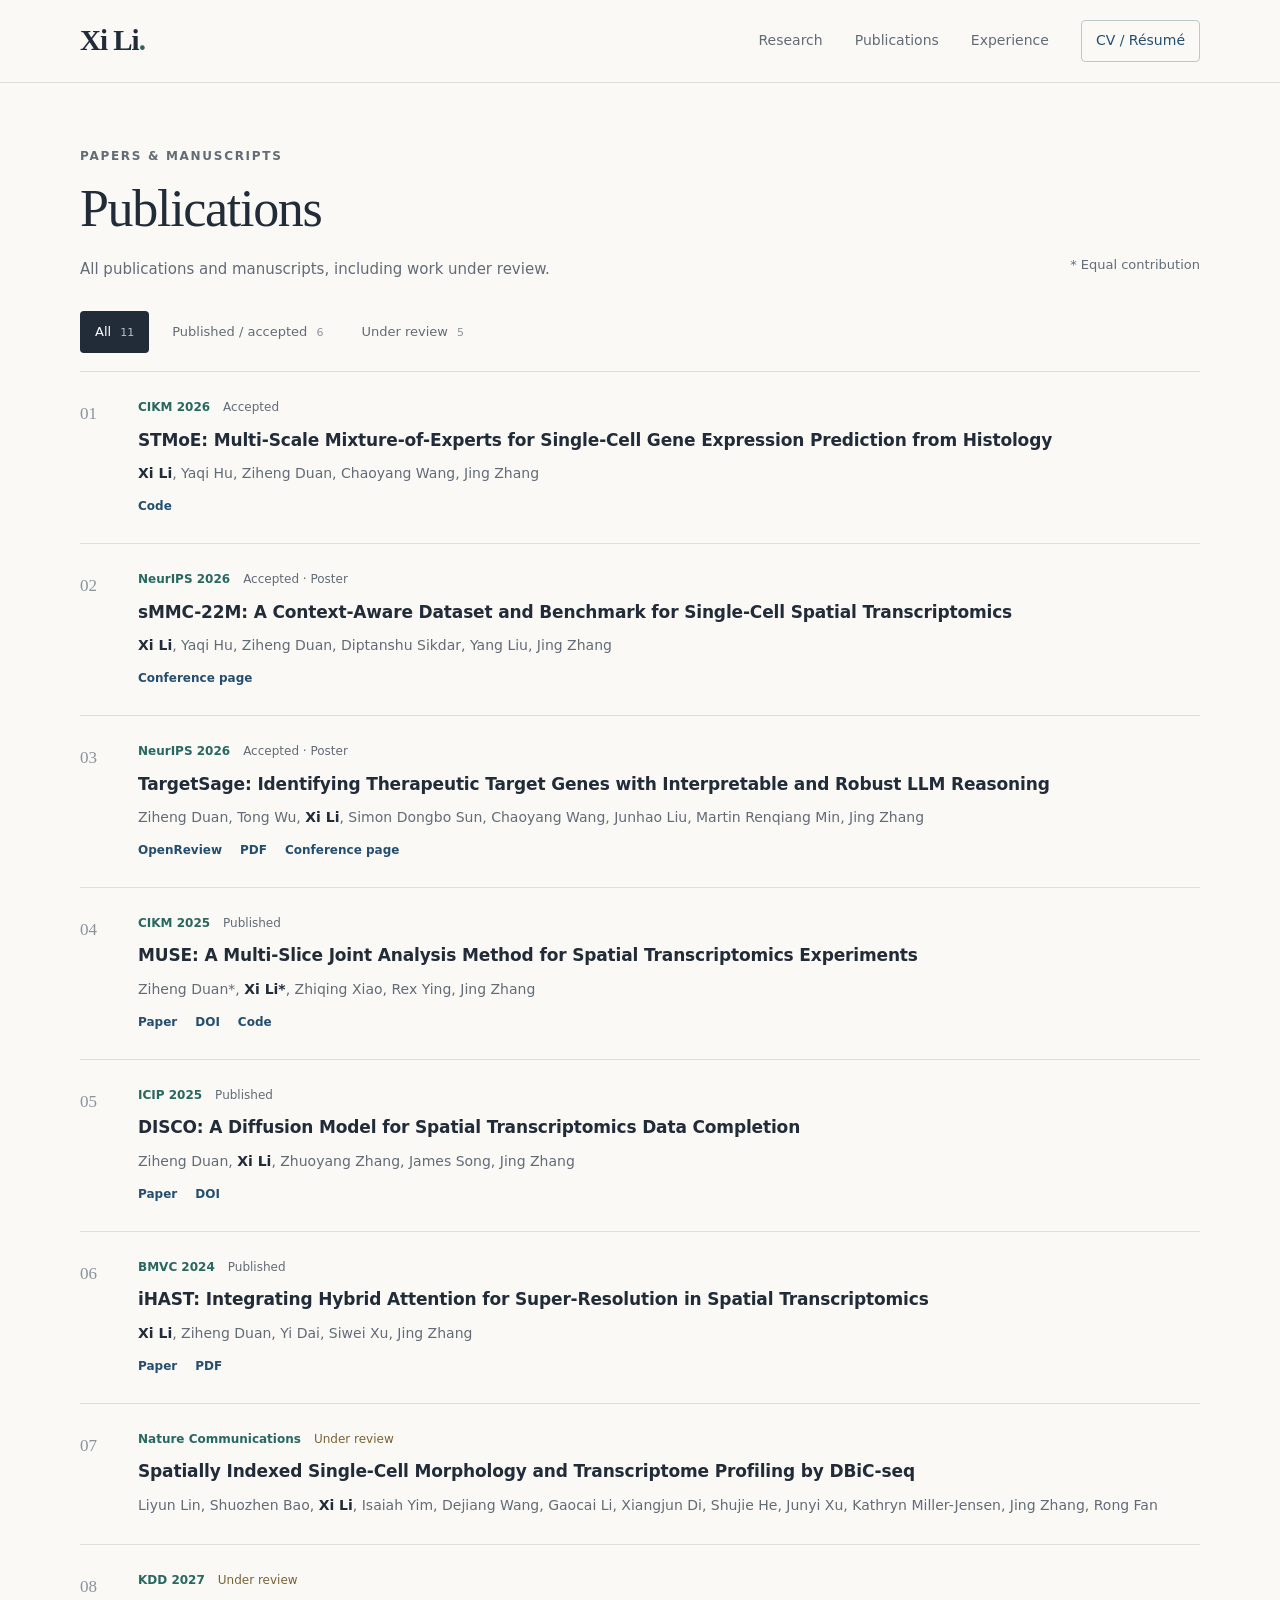
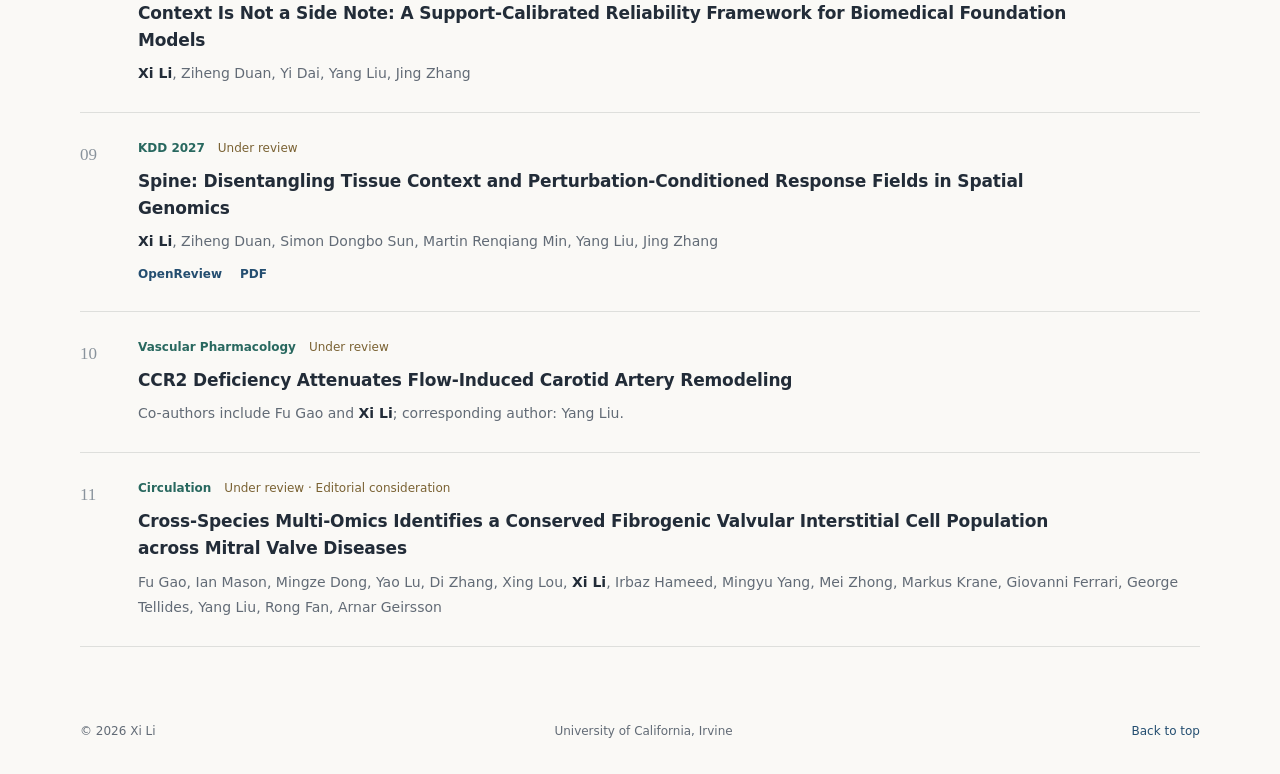
==== publications.html @ 36de374f "Add separate publications page while preserving homepage content" ====
<!doctype html>
<html lang="en">
<head>
  <meta charset="utf-8">
  <meta name="viewport" content="width=device-width, initial-scale=1">
  <meta name="theme-color" content="#faf9f6">
  <meta name="description" content="All publications and manuscripts by Xi Li in computational pathology, spatial genomics, and biomedical AI.">
  <meta property="og:title" content="Publications — Xi Li">
  <meta property="og:description" content="Research, publications, and experience at the intersection of tissue morphology, molecular biology, and machine learning.">
  <meta property="og:type" content="website">
  <title>Publications — Xi Li</title>
  <link rel="icon" type="image/svg+xml" href="assets/images/favicon.svg">
  <link rel="stylesheet" href="assets/css/style.css?v=20261014-publications">
  <script src="assets/js/main.js" defer></script>
</head>
<body>
  <a class="skip-link" href="#main">Skip to content</a>
  <header class="site-header">
    <div class="header-inner wrap">
      <a class="wordmark" href="index.html#about" aria-label="Xi Li, home">Xi Li<span class="wordmark-dot">.</span></a>
      <button class="menu-toggle" type="button" aria-expanded="false" aria-controls="navigation" hidden>Menu <span aria-hidden="true">☰</span></button>
      <nav id="navigation" aria-label="Main navigation">
        <a href="index.html#research">Research</a>
        <a href="publications.html" aria-current="page">Publications</a>
        <a href="index.html#experience">Experience</a>
        <a class="nav-cv" href="index.html#cv">CV / Résumé</a>
      </nav>
    </div>
  </header>

  <main id="main" class="wrap">
    <section class="publications-page" id="publications" aria-labelledby="publications-title">
      <div class="section-heading publication-page-header"><div><p class="eyebrow">PAPERS & MANUSCRIPTS</p><h1 id="publications-title">Publications</h1><p class="page-summary">All publications and manuscripts, including work under review.</p></div><p class="heading-note">* Equal contribution</p></div>
      <div class="publication-filters" role="group" aria-label="Filter publications" hidden>
        <button type="button" class="active" data-filter="all" aria-pressed="true">All <span>11</span></button>
        <button type="button" data-filter="published" aria-pressed="false">Published / accepted <span>6</span></button>
        <button type="button" data-filter="review" aria-pressed="false">Under review <span>5</span></button>
      </div>
      <p id="publication-status" class="sr-only" aria-live="polite"></p>
      <div class="publication-list">
        <article class="publication" data-status="published">
          <div class="pub-index">01</div><div class="pub-content"><div class="pub-meta"><span class="venue">CIKM 2026</span><span class="status-text">Accepted</span></div><h3><a href="https://github.com/aicb-ZhangLabs/STMoE">STMoE: Multi-Scale Mixture-of-Experts for Single-Cell Gene Expression Prediction from Histology</a></h3><p class="authors"><strong>Xi Li</strong>, Yaqi Hu, Ziheng Duan, Chaoyang Wang, Jing Zhang</p><div class="pub-links"><a href="https://github.com/aicb-ZhangLabs/STMoE">Code</a></div></div>
        </article>
        <article class="publication" id="pub-smmc" data-status="published">
          <div class="pub-index">02</div><div class="pub-content"><div class="pub-meta"><span class="venue">NeurIPS 2026</span><span class="status-text">Accepted · Poster</span></div><h3><a href="https://neurips.cc/virtual/2026/poster/153914">sMMC-22M: A Context-Aware Dataset and Benchmark for Single-Cell Spatial Transcriptomics</a></h3><p class="authors"><strong>Xi Li</strong>, Yaqi Hu, Ziheng Duan, Diptanshu Sikdar, Yang Liu, Jing Zhang</p><div class="pub-links"><a href="https://neurips.cc/virtual/2026/poster/153914">Conference page</a></div></div>
        </article>
        <article class="publication" id="pub-targetsage" data-status="published">
          <div class="pub-index">03</div><div class="pub-content"><div class="pub-meta"><span class="venue">NeurIPS 2026</span><span class="status-text">Accepted · Poster</span></div><h3><a href="https://openreview.net/forum?id=TtHAAMGp59">TargetSage: Identifying Therapeutic Target Genes with Interpretable and Robust LLM Reasoning</a></h3><p class="authors">Ziheng Duan, Tong Wu, <strong>Xi Li</strong>, Simon Dongbo Sun, Chaoyang Wang, Junhao Liu, Martin Renqiang Min, Jing Zhang</p><div class="pub-links"><a href="https://openreview.net/forum?id=TtHAAMGp59">OpenReview</a><a href="https://openreview.net/pdf?id=TtHAAMGp59">PDF</a><a href="https://neurips.cc/virtual/2026/poster/152330">Conference page</a></div></div>
        </article>
        <article class="publication" data-status="published">
          <div class="pub-index">04</div><div class="pub-content"><div class="pub-meta"><span class="venue">CIKM 2025</span><span class="status-text">Published</span></div><h3><a href="https://pmc.ncbi.nlm.nih.gov/articles/PMC12790625/">MUSE: A Multi-Slice Joint Analysis Method for Spatial Transcriptomics Experiments</a></h3><p class="authors">Ziheng Duan*, <strong>Xi Li*</strong>, Zhiqing Xiao, Rex Ying, Jing Zhang</p><div class="pub-links"><a href="https://pmc.ncbi.nlm.nih.gov/articles/PMC12790625/">Paper</a><a href="https://doi.org/10.1145/3746252.3761240">DOI</a><a href="https://github.com/RRRussell/MUSE">Code</a></div></div>
        </article>
        <article class="publication" data-status="published">
          <div class="pub-index">05</div><div class="pub-content"><div class="pub-meta"><span class="venue">ICIP 2025</span><span class="status-text">Published</span></div><h3><a href="https://pmc.ncbi.nlm.nih.gov/articles/PMC12407492/">DISCO: A Diffusion Model for Spatial Transcriptomics Data Completion</a></h3><p class="authors">Ziheng Duan, <strong>Xi Li</strong>, Zhuoyang Zhang, James Song, Jing Zhang</p><div class="pub-links"><a href="https://pmc.ncbi.nlm.nih.gov/articles/PMC12407492/">Paper</a><a href="https://doi.org/10.1109/ICIP55913.2025.11084277">DOI</a></div></div>
        </article>
        <article class="publication" data-status="published">
          <div class="pub-index">06</div><div class="pub-content"><div class="pub-meta"><span class="venue">BMVC 2024</span><span class="status-text">Published</span></div><h3><a href="https://bmvc2024.org/proceedings/991/">iHAST: Integrating Hybrid Attention for Super-Resolution in Spatial Transcriptomics</a></h3><p class="authors"><strong>Xi Li</strong>, Ziheng Duan, Yi Dai, Siwei Xu, Jing Zhang</p><div class="pub-links"><a href="https://bmvc2024.org/proceedings/991/">Paper</a><a href="https://bmva-archive.org.uk/bmvc/2024/papers/Paper_991/paper.pdf">PDF</a></div></div>
        </article>
        <article class="publication" data-status="review">
          <div class="pub-index">07</div><div class="pub-content"><div class="pub-meta"><span class="venue">Nature Communications</span><span class="status-text under-review">Under review</span></div><h3>Spatially Indexed Single-Cell Morphology and Transcriptome Profiling by DBiC-seq</h3><p class="authors">Liyun Lin, Shuozhen Bao, <strong>Xi Li</strong>, Isaiah Yim, Dejiang Wang, Gaocai Li, Xiangjun Di, Shujie He, Junyi Xu, Kathryn Miller-Jensen, Jing Zhang, Rong Fan</p></div>
        </article>
        <article class="publication" data-status="review">
          <div class="pub-index">08</div><div class="pub-content"><div class="pub-meta"><span class="venue">KDD 2027</span><span class="status-text under-review">Under review</span></div><h3>Context Is Not a Side Note: A Support-Calibrated Reliability Framework for Biomedical Foundation Models</h3><p class="authors"><strong>Xi Li</strong>, Ziheng Duan, Yi Dai, Yang Liu, Jing Zhang</p></div>
        </article>
        <article class="publication" id="pub-spine" data-status="review">
          <div class="pub-index">09</div><div class="pub-content"><div class="pub-meta"><span class="venue">KDD 2027</span><span class="status-text under-review">Under review</span></div><h3><a href="https://openreview.net/forum?id=9jUUX5GboF">Spine: Disentangling Tissue Context and Perturbation-Conditioned Response Fields in Spatial Genomics</a></h3><p class="authors"><strong>Xi Li</strong>, Ziheng Duan, Simon Dongbo Sun, Martin Renqiang Min, Yang Liu, Jing Zhang</p><div class="pub-links"><a href="https://openreview.net/forum?id=9jUUX5GboF">OpenReview</a><a href="https://openreview.net/pdf?id=9jUUX5GboF">PDF</a></div></div>
        </article>
        <article class="publication" id="pub-ccr2" data-status="review">
          <div class="pub-index">10</div><div class="pub-content"><div class="pub-meta"><span class="venue">Vascular Pharmacology</span><span class="status-text under-review">Under review</span></div><h3>CCR2 Deficiency Attenuates Flow-Induced Carotid Artery Remodeling</h3><p class="authors">Co-authors include Fu Gao and <strong>Xi Li</strong>; corresponding author: Yang Liu.</p></div>
        </article>
        <article class="publication" id="pub-circulation" data-status="review">
          <div class="pub-index">11</div><div class="pub-content"><div class="pub-meta"><span class="venue">Circulation</span><span class="status-text under-review">Under review · Editorial consideration</span></div><h3>Cross-Species Multi-Omics Identifies a Conserved Fibrogenic Valvular Interstitial Cell Population across Mitral Valve Diseases</h3><p class="authors">Fu Gao, Ian Mason, Mingze Dong, Yao Lu, Di Zhang, Xing Lou, <strong>Xi Li</strong>, Irbaz Hameed, Mingyu Yang, Mei Zhong, Markus Krane, Giovanni Ferrari, George Tellides, Yang Liu, Rong Fan, Arnar Geirsson</p></div>
        </article>
      </div>
    </section>
  </main>
  <footer class="site-footer wrap"><p>© 2026 Xi Li</p><p>University of California, Irvine</p><a href="#publications">Back to top</a></footer>
</body>
</html>
---- assets/css/style.css ----
:root{--paper:#faf9f6;--ink:#222c38;--muted:#626b76;--accent:#244e70;--teal:#28685f;--line:#dedfdc;--panel:#f0f1ec;--serif:Georgia,'Times New Roman',serif;--sans:system-ui,-apple-system,BlinkMacSystemFont,'Segoe UI',sans-serif}
*{box-sizing:border-box}html{scroll-behavior:smooth;scroll-padding-top:100px}body{margin:0;background:var(--paper);color:var(--ink);font-family:var(--sans);font-size:1rem;line-height:1.65;-webkit-font-smoothing:antialiased}a{color:var(--accent);text-decoration:none;text-underline-offset:4px}a:hover{text-decoration:underline}button{font:inherit;cursor:pointer}button,a{-webkit-tap-highlight-color:transparent}button:focus-visible,a:focus-visible{outline:3px solid #367caf;outline-offset:5px;border-radius:2px}h1,h2,h3,h4,p{margin:0}img{display:block;max-width:100%;height:auto}[hidden]{display:none!important}.wrap{width:min(1120px,calc(100% - 96px));margin-inline:auto}.sr-only{position:absolute;width:1px;height:1px;padding:0;margin:-1px;overflow:hidden;clip:rect(0,0,0,0);white-space:nowrap;border:0}.skip-link{position:fixed;top:-70px;left:20px;z-index:20;padding:12px 18px;background:var(--ink);color:white}.skip-link:focus{top:12px}
.site-header{position:sticky;top:0;z-index:10;border-bottom:1px solid var(--line);background:rgba(250,249,246,.97)}.header-inner{display:flex;align-items:center;justify-content:space-between;min-height:82px;gap:20px}.wordmark{font-family:var(--serif);font-size:1.8125rem;font-weight:700;color:var(--ink);letter-spacing:-1px}.wordmark:hover{text-decoration:none}.wordmark-dot,.name-dot{color:var(--teal)}nav{display:flex;align-items:center;gap:32px}nav a{color:var(--muted);font-size:0.875rem;font-weight:500}nav a:hover{color:var(--accent)}nav a[aria-current="location"]{color:var(--accent)}nav .nav-cv{padding:8px 14px;border:1px solid #bcc7cc;border-radius:4px;color:var(--accent)}.menu-toggle{background:none;border:1px solid var(--line);border-radius:4px;padding:8px 12px;color:var(--ink);font-size:0.875rem}
.intro{padding:86px 0 64px;display:grid;grid-template-columns:minmax(0,1fr) 295px;gap:90px;align-items:center}.eyebrow{font-size:0.75rem;font-weight:650;letter-spacing:1.7px;color:var(--muted);line-height:1.6;margin-bottom:14px}.intro h1{font-family:var(--serif);font-size:5.5rem;line-height:1.08;font-weight:400;letter-spacing:-4px;margin-bottom:18px}.intro-role{font-size:1.375rem;line-height:1.5;font-weight:500;letter-spacing:-.4px;margin-bottom:22px}.intro-text{color:var(--muted);font-size:1.0625rem;line-height:1.85;max-width:610px}.intro-text strong{font-weight:500;color:var(--ink)}.intro-links{display:flex;align-items:center;flex-wrap:wrap;gap:24px;margin-top:28px;font-size:0.875rem;font-weight:600}.file-label{font-size:0.6875rem;border:1px solid #ccd4d7;border-radius:3px;padding:1px 4px;margin-left:4px;font-weight:500;vertical-align:middle;color:var(--muted)}.intro-aside{border-left:1px solid var(--line);padding-left:32px}.aside-kicker{font-size:0.6875rem;letter-spacing:1.4px;color:var(--muted);margin-bottom:24px}.research-word{font-family:var(--serif);font-size:2.375rem;line-height:1.3;letter-spacing:-1px;margin-bottom:19px}.research-word span{display:block;font-family:var(--sans);font-size:0.6875rem;letter-spacing:1.2px;color:var(--muted);margin-top:6px}.aside-note{font-size:0.8125rem;color:var(--muted);margin-top:26px}.news-strip{display:flex;align-items:center;gap:26px;padding:19px 0;border-block:1px solid var(--line)}.news-label{font-size:0.6875rem;letter-spacing:1.3px;color:var(--teal);font-weight:650;white-space:nowrap}.news-strip p{font-size:0.875rem;color:var(--muted)}.news-strip strong{color:var(--ink);font-weight:600}.mobile-break{display:none}
.section{padding-top:72px}.section-heading{display:flex;align-items:flex-end;justify-content:space-between;gap:20px;margin-bottom:30px}.section-heading .eyebrow{margin-bottom:6px}h2{font-family:var(--serif);font-size:2.1875rem;font-weight:400;line-height:1.3;letter-spacing:-.9px}.quiet-link{font-size:0.875rem;margin-bottom:5px}.heading-note{font-size:0.8125rem;color:var(--muted);padding-bottom:6px}.research-grid{display:grid;grid-template-columns:repeat(3,minmax(0,1fr));gap:22px}.research-card{border:1px solid var(--line);border-radius:6px;overflow:hidden;background:#fff;display:flex;flex-direction:column}.card-visual{border-bottom:1px solid var(--line);background:var(--panel)}.card-visual img{width:100%;aspect-ratio:16/9;object-fit:contain}.card-body{padding:24px 22px 22px;display:flex;flex-direction:column;flex:1}.card-topic{font-size:0.625rem;letter-spacing:1.25px;color:var(--muted);font-weight:600;margin-bottom:9px}.card-body h3{font-family:var(--serif);font-size:1.625rem;line-height:1.3;letter-spacing:-.5px;margin-bottom:12px}.card-body>p:not(.card-topic){color:var(--muted);font-size:0.875rem;line-height:1.8;margin-bottom:26px}.card-bottom{display:flex;gap:10px;justify-content:space-between;align-items:flex-start;margin-top:auto}.card-bottom>a{font-size:0.8125rem;font-weight:600;flex-shrink:0;padding-top:3px}.badge{font-size:0.6875rem;line-height:1.5;display:inline-block;padding:4px 7px;border-radius:3px}.badge.accepted{background:#edf3f1;color:#21574f}.badge.review{background:#f3efe5;color:#755f30}
.publication-filters{display:flex;flex-wrap:wrap;gap:8px;margin-bottom:18px}.publication-filters button{font-size:0.8125rem;border:1px solid transparent;border-radius:4px;padding:9px 14px;background:transparent;color:var(--muted)}.publication-filters button span{font-size:0.6875rem;margin-left:5px;opacity:.7}.publication-filters button.active{background:var(--ink);color:white}.publication-filters button:not(.active):hover{border-color:var(--line);background:white}.publication{display:grid;grid-template-columns:40px minmax(0,1fr);gap:18px;border-top:1px solid var(--line);padding:26px 0}.publication:last-child{border-bottom:1px solid var(--line)}.pub-index{font-family:var(--serif);font-size:1.0625rem;color:#89939c;padding-top:2px}.pub-meta{display:flex;align-items:center;flex-wrap:wrap;gap:13px;font-size:0.75rem;margin-bottom:9px}.venue{font-weight:650;color:var(--teal)}.status-text{color:var(--muted)}.under-review{color:#7a6233}.publication h3{font-size:1.0625rem;font-weight:600;line-height:1.6;letter-spacing:-.15px;max-width:930px}.publication h3 a{color:var(--ink)}.authors{font-size:0.875rem;color:var(--muted);line-height:1.8;margin-top:7px}.authors strong{font-weight:600;color:var(--ink)}.pub-links{display:flex;gap:18px;margin-top:11px;font-size:0.75rem;font-weight:600}.publication[id]{scroll-margin-top:110px}
.experience-columns{display:grid;grid-template-columns:1fr 1fr;gap:70px}.column-title{font-size:0.9375rem;font-weight:600;margin-bottom:26px;color:var(--accent)}.timeline-item{position:relative;padding:0 0 30px 21px;border-left:1px solid var(--line)}.timeline-item:before{content:'';position:absolute;left:-4px;top:6px;width:7px;height:7px;background:#7a9293;border:2px solid var(--paper);border-radius:50%}.timeline-date{font-size:0.6875rem;letter-spacing:1px;color:var(--muted);margin-bottom:7px}.timeline-item h4{font-size:0.9375rem;font-weight:600;line-height:1.6}.timeline-item p:not(.timeline-date){font-size:0.875rem;color:var(--muted);line-height:1.8;margin-top:6px}.timeline-item .timeline-role{color:var(--ink)!important;font-size:0.8125rem!important;margin-top:2px!important}.timeline-item:last-child{padding-bottom:0}.mentoring{display:grid;grid-template-columns:210px minmax(0,1fr);gap:30px;border-top:1px solid var(--line);margin-top:38px;padding-top:27px}.mentoring h3{font-size:0.9375rem;font-weight:600}.mentoring p{font-size:0.875rem;color:var(--muted);line-height:1.85}.cv-section{margin-top:74px;padding:46px 0;display:grid;grid-template-columns:minmax(0,1fr) 390px;gap:60px;border-block:1px solid var(--line)}.cv-section .eyebrow{margin-bottom:8px}.cv-section h2{font-size:2.4375rem;margin-bottom:16px}.cv-section p:not(.eyebrow){font-size:0.9375rem;color:var(--muted);line-height:1.9}.cv-downloads{display:flex;flex-direction:column;gap:12px;justify-content:center}.download-card{display:flex;justify-content:space-between;gap:16px;align-items:center;border:1px solid #d1d7d7;background:white;border-radius:5px;padding:18px 20px;color:var(--ink);transition:border-color .15s}.download-card:hover{border-color:var(--accent);text-decoration:none}.download-card strong{font-size:0.9375rem;font-weight:600}.download-card small{display:block;color:var(--muted);font-size:0.75rem;margin-top:3px}.pdf-icon{font-size:0.6875rem;letter-spacing:.4px;color:var(--accent);padding:6px 5px;border:1px solid #c8d2d9;border-radius:3px}.site-footer{display:flex;justify-content:space-between;gap:20px;font-size:0.75rem;color:var(--muted);padding-block:27px 32px}
@media(min-width:1440px){.intro{padding-top:100px;padding-bottom:78px}}
@media(max-width:1000px){.wrap{width:calc(100% - 64px)}.intro{gap:40px;grid-template-columns:minmax(0,1fr) 230px}.intro h1{font-size:4.875rem}.intro-role{font-size:1.25rem}.research-word{font-size:2.0625rem}.card-body{padding:20px 17px}.research-grid{gap:16px}.card-bottom{flex-wrap:wrap}.experience-columns{gap:40px}.cv-section{grid-template-columns:1fr 340px;gap:35px}}
@media(max-width:760px){html{scroll-padding-top:85px}.wrap{width:calc(100% - 40px)}.header-inner{min-height:70px;position:relative;flex-wrap:wrap;gap:0}.wordmark{font-size:1.6875rem}nav{width:100%;padding:8px 0 18px;gap:14px;flex-wrap:wrap;justify-content:space-between}nav a{font-size:0.8125rem}nav .nav-cv{padding:5px 9px}.js nav{position:absolute;top:70px;left:-20px;width:calc(100% + 40px);background:var(--paper);padding:16px 20px 22px;border-bottom:1px solid var(--line);display:none;gap:8px;box-shadow:0 10px 20px #222c3809}.js nav.is-open{display:flex}.js nav a{font-size:0.9375rem;padding:12px 10px;min-height:44px}.js nav .nav-cv{padding:11px 13px}.intro{padding:48px 0 35px;display:block}.intro .eyebrow{font-size:0.6875rem;letter-spacing:1.3px}.intro h1{font-size:4.5rem;letter-spacing:-3px;margin-bottom:14px}.intro-role{font-size:1.25rem;line-height:1.5}.desktop-break{display:none}.intro-text{font-size:1rem;line-height:1.85}.intro-links{margin-top:22px;gap:22px;min-height:44px}.intro-aside{margin-top:35px;padding:22px 0 0;border-left:0;border-top:1px solid var(--line);display:grid;grid-template-columns:repeat(3,minmax(0,1fr));gap:12px}.aside-kicker,.aside-note{display:none}.research-word{font-size:1.6875rem;margin-bottom:0}.research-word span{font-size:0.5625rem;letter-spacing:.4px;line-height:1.6;max-width:100px}.news-strip{display:block;padding:18px 0}.news-label{display:block;margin-bottom:6px;font-size:0.625rem}.news-strip p{font-size:0.8125rem;line-height:1.85}.section{padding-top:45px}.section-heading{margin-bottom:23px;gap:14px}.section-heading .eyebrow{font-size:0.625rem;letter-spacing:1.4px}h2{font-size:1.8125rem}.quiet-link{font-size:0.75rem}.heading-note{font-size:0.6875rem;white-space:nowrap}.research-grid{grid-template-columns:1fr;gap:22px}.card-visual img{max-height:245px}.card-body{padding:22px}.card-body h3{font-size:1.6875rem}.card-topic{font-size:0.6875rem}.card-body>p:not(.card-topic){font-size:0.9375rem;margin-bottom:21px}.card-bottom{flex-wrap:nowrap}.badge{font-size:0.75rem}.card-bottom>a{font-size:0.875rem;padding-block:3px;min-height:32px}.publication-filters{gap:4px;margin-bottom:16px}.publication-filters button{font-size:0.75rem;padding:10px 9px;min-height:44px}.publication-filters button span{margin-left:3px}.publication{grid-template-columns:23px minmax(0,1fr);gap:12px;padding:23px 0}.pub-index{font-size:0.9375rem}.publication h3{font-size:1rem;line-height:1.65}.pub-meta{font-size:0.75rem;gap:10px;margin-bottom:8px}.authors{font-size:0.8125rem;line-height:1.9}.pub-links{font-size:0.8125rem;margin-top:4px;gap:18px}.pub-links a{padding-block:10px;min-height:40px}.experience-columns{grid-template-columns:1fr;gap:35px}.column-title{margin-bottom:22px}.timeline-item h4{font-size:1rem}.timeline-item p:not(.timeline-date){font-size:0.875rem}.mentoring{grid-template-columns:1fr;gap:10px;margin-top:28px;padding-top:23px}.cv-section{margin-top:45px;grid-template-columns:1fr;gap:28px;padding:32px 0}.cv-section h2{font-size:2.125rem}.cv-section p:not(.eyebrow){font-size:0.875rem}.download-card{padding:17px}.site-footer{font-size:0.6875rem;flex-wrap:wrap;gap:8px 20px;padding-block:22px 28px}.site-footer p:nth-child(2){order:3;width:100%}.site-footer a{margin-left:auto}}
@media(max-width:360px){.wrap{width:calc(100% - 32px)}.intro h1{font-size:4.125rem}.intro-role{font-size:1.125rem}.research-word{font-size:1.5rem}.intro-links{gap:16px}.publication-filters button{font-size:0.6875rem;padding-inline:6px}.card-bottom{flex-wrap:wrap}.js nav{left:-16px;width:calc(100% + 32px)}}
@media(prefers-reduced-motion:reduce){html{scroll-behavior:auto}*{transition:none!important}}
.intro-photo{margin:0;align-self:center}.intro-photo img{width:100%;height:auto;border-radius:8px;border:1px solid var(--line)}
@media(max-width:760px){.intro{display:grid;grid-template-columns:minmax(0,1fr) 110px;gap:0 18px}.intro-main{display:contents}.intro-main>.eyebrow{grid-column:1;grid-row:1;align-self:end}.intro-main>h1{grid-column:1;grid-row:2;align-self:start}.intro-photo{grid-column:2;grid-row:1 / 3;align-self:start}.intro-role{grid-column:1 / -1;grid-row:3;margin-top:12px}.intro-text{grid-column:1 / -1;grid-row:4}.intro-links{grid-column:1 / -1;grid-row:5}}
@media(max-width:360px){.intro{grid-template-columns:minmax(0,1fr) 96px;gap:0 14px}}
.news-strip{display:block;padding:26px 0}.news-label{font-family:var(--serif);font-size:1.65rem;font-weight:400;letter-spacing:-.3px;line-height:1.3;white-space:normal;color:var(--ink);margin-bottom:16px}.news-list{list-style:none;margin:0;padding:0;display:grid;gap:10px}.news-list li{display:flex;align-items:baseline;gap:12px}.news-star{flex:none;font-size:.95rem;line-height:1.65}.news-list p{font-size:.9375rem;line-height:1.85}
@media(max-width:760px){.news-strip{padding:23px 0}.news-label{font-size:1.5rem}.news-list{gap:12px}.news-list p{font-size:.875rem}}
.news-star{font-family:'Apple Color Emoji','Segoe UI Emoji','Noto Color Emoji',sans-serif}
.intro-education{margin-top:18px}
.publications-page{padding-top:64px;padding-bottom:48px}.publication-page-header{flex-wrap:wrap;align-items:flex-end}.publications-page h1{font-family:var(--serif);font-size:3.25rem;font-weight:400;line-height:1.2;letter-spacing:-1.3px}.page-summary{font-size:.9375rem;color:var(--muted);margin-top:16px;max-width:620px}.publication-page-header .eyebrow{margin-bottom:12px}
@media(max-width:760px){.publications-page{padding-top:40px;padding-bottom:24px}.publications-page h1{font-size:2.625rem}.page-summary{font-size:.875rem}}
@media(max-width:760px){.intro-education{grid-column:1 / -1;grid-row:5}.intro-links{grid-row:6}}
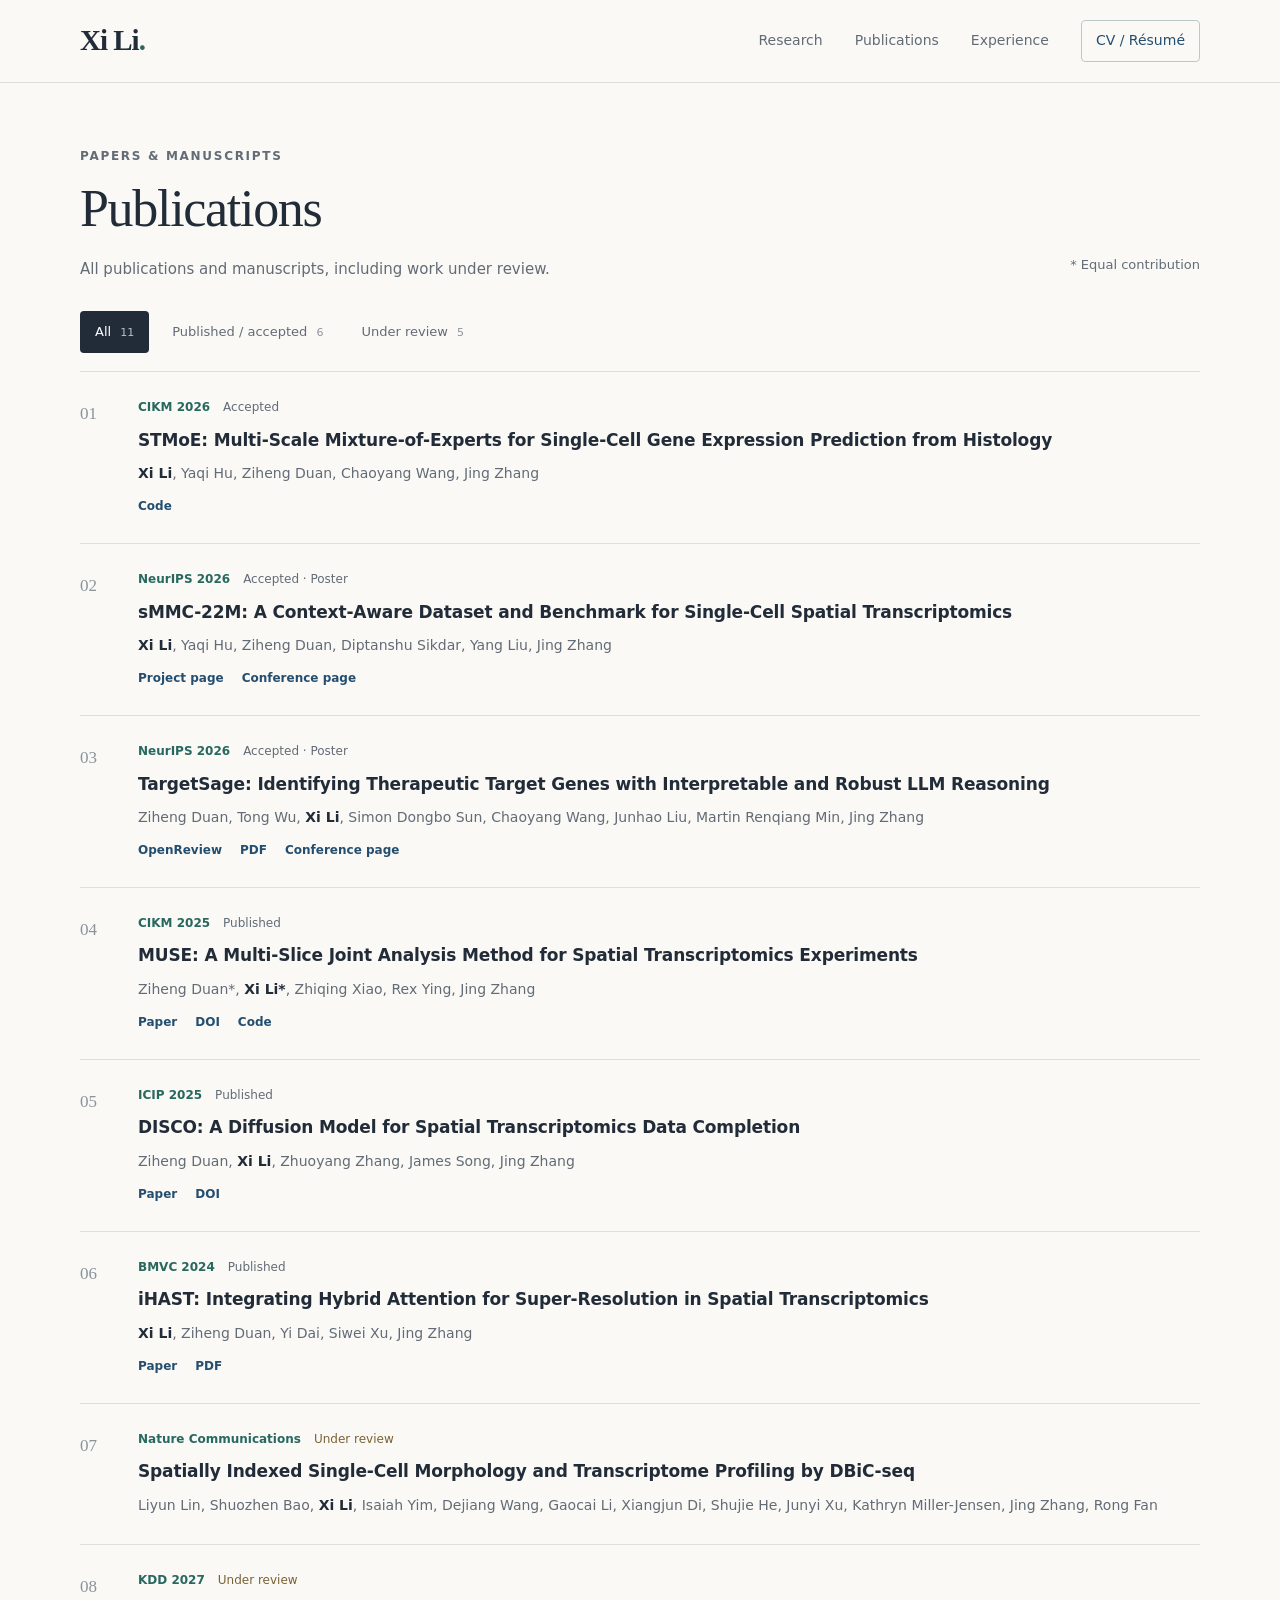
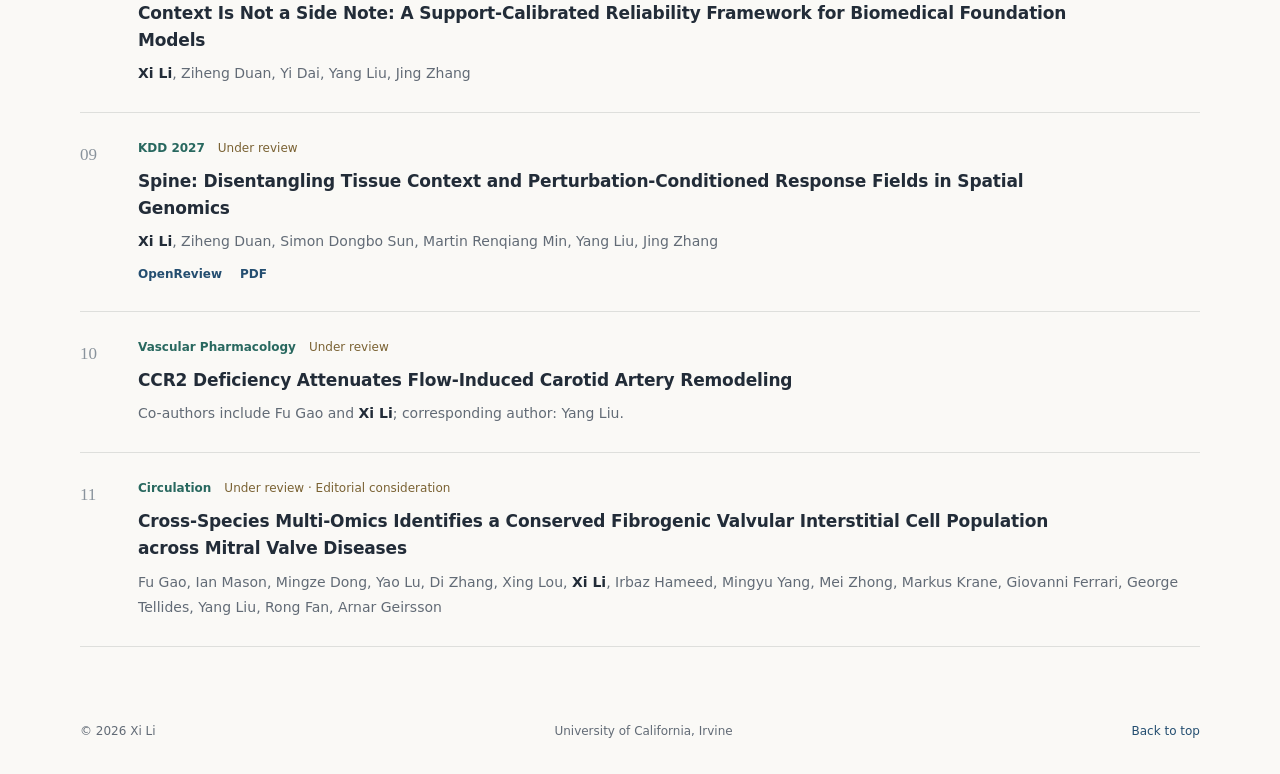
==== commit 5267ad85: "Link latest Bio CVs and sMMC project website from homepage" ====
--- a/publications.html
+++ b/publications.html
@@ -42,7 +42,7 @@
           <div class="pub-index">01</div><div class="pub-content"><div class="pub-meta"><span class="venue">CIKM 2026</span><span class="status-text">Accepted</span></div><h3><a href="https://github.com/aicb-ZhangLabs/STMoE">STMoE: Multi-Scale Mixture-of-Experts for Single-Cell Gene Expression Prediction from Histology</a></h3><p class="authors"><strong>Xi Li</strong>, Yaqi Hu, Ziheng Duan, Chaoyang Wang, Jing Zhang</p><div class="pub-links"><a href="https://github.com/aicb-ZhangLabs/STMoE">Code</a></div></div>
         </article>
         <article class="publication" id="pub-smmc" data-status="published">
-          <div class="pub-index">02</div><div class="pub-content"><div class="pub-meta"><span class="venue">NeurIPS 2026</span><span class="status-text">Accepted · Poster</span></div><h3><a href="https://neurips.cc/virtual/2026/poster/153914">sMMC-22M: A Context-Aware Dataset and Benchmark for Single-Cell Spatial Transcriptomics</a></h3><p class="authors"><strong>Xi Li</strong>, Yaqi Hu, Ziheng Duan, Diptanshu Sikdar, Yang Liu, Jing Zhang</p><div class="pub-links"><a href="https://neurips.cc/virtual/2026/poster/153914">Conference page</a></div></div>
+          <div class="pub-index">02</div><div class="pub-content"><div class="pub-meta"><span class="venue">NeurIPS 2026</span><span class="status-text">Accepted · Poster</span></div><h3><a href="https://neurips.cc/virtual/2026/poster/153914">sMMC-22M: A Context-Aware Dataset and Benchmark for Single-Cell Spatial Transcriptomics</a></h3><p class="authors"><strong>Xi Li</strong>, Yaqi Hu, Ziheng Duan, Diptanshu Sikdar, Yang Liu, Jing Zhang</p><div class="pub-links"><a href="https://xenali96.github.io/sMMC40M/">Project page</a><a href="https://neurips.cc/virtual/2026/poster/153914">Conference page</a></div></div>
         </article>
         <article class="publication" id="pub-targetsage" data-status="published">
           <div class="pub-index">03</div><div class="pub-content"><div class="pub-meta"><span class="venue">NeurIPS 2026</span><span class="status-text">Accepted · Poster</span></div><h3><a href="https://openreview.net/forum?id=TtHAAMGp59">TargetSage: Identifying Therapeutic Target Genes with Interpretable and Robust LLM Reasoning</a></h3><p class="authors">Ziheng Duan, Tong Wu, <strong>Xi Li</strong>, Simon Dongbo Sun, Chaoyang Wang, Junhao Liu, Martin Renqiang Min, Jing Zhang</p><div class="pub-links"><a href="https://openreview.net/forum?id=TtHAAMGp59">OpenReview</a><a href="https://openreview.net/pdf?id=TtHAAMGp59">PDF</a><a href="https://neurips.cc/virtual/2026/poster/152330">Conference page</a></div></div>
